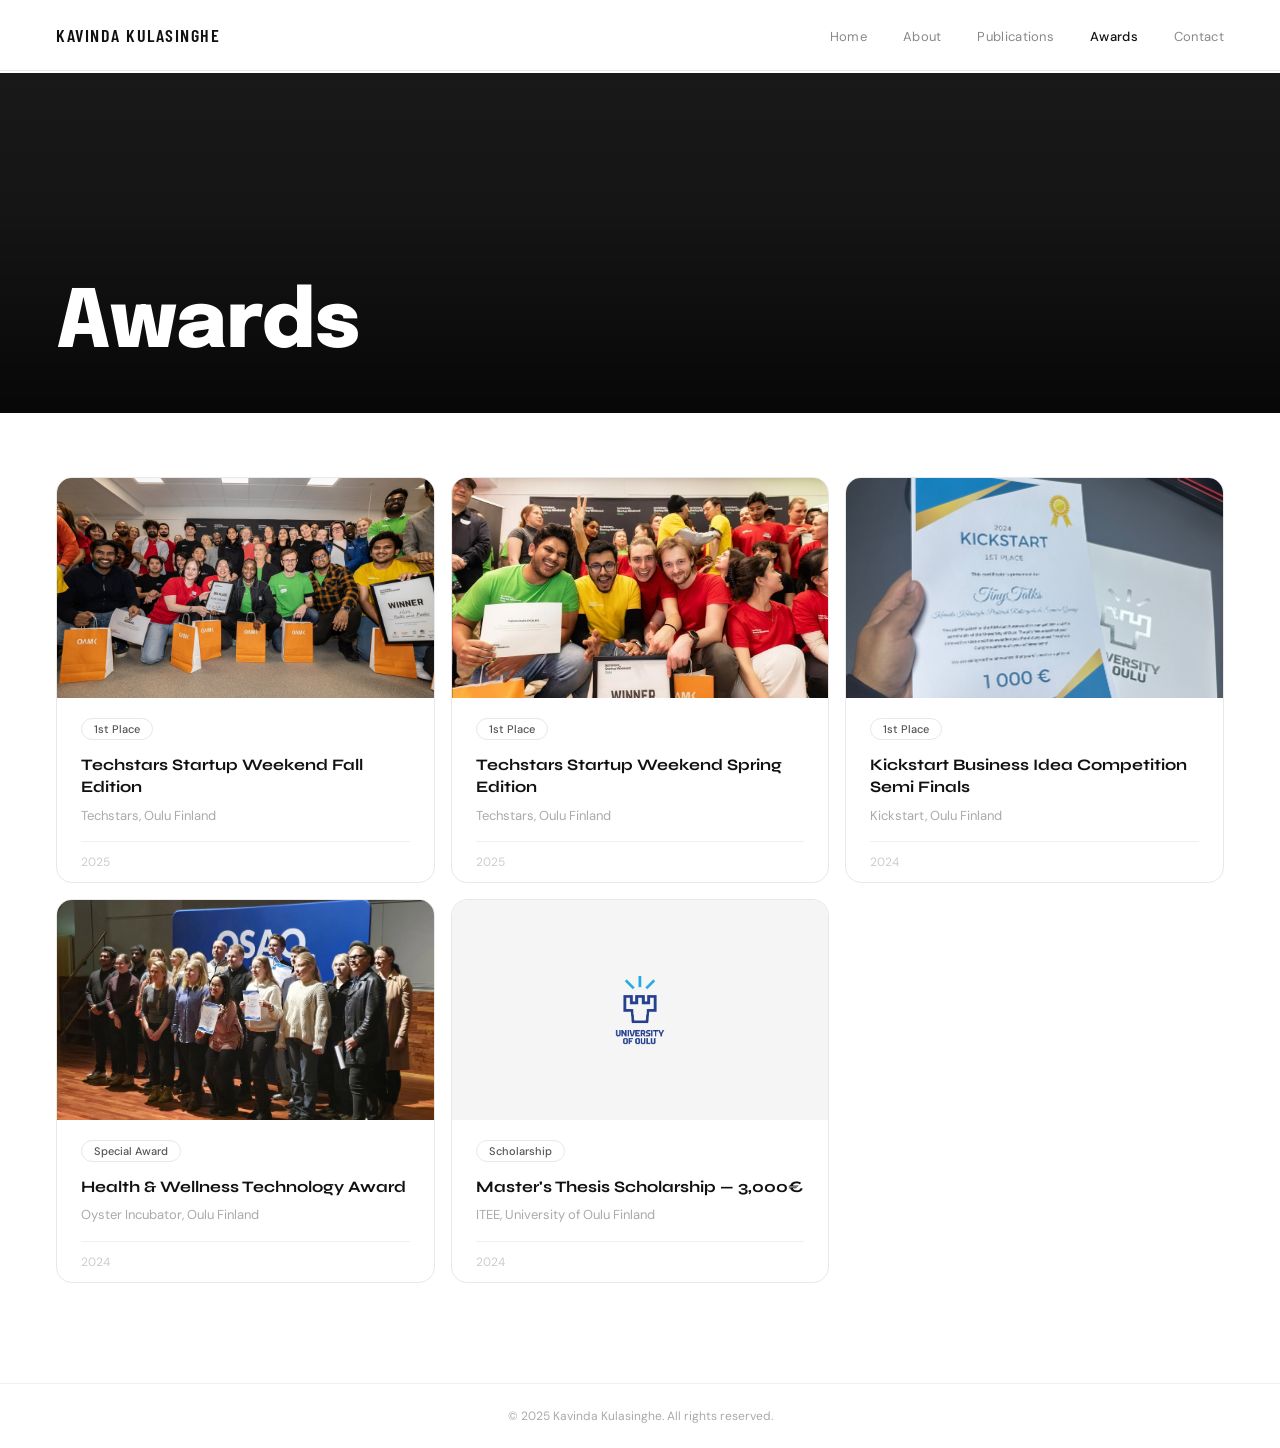
==== awards.html @ 7be6fe2a "Add files via upload" ====
<!DOCTYPE html>
<html lang="en">
<head>
  <meta charset="UTF-8" />
  <meta name="viewport" content="width=device-width, initial-scale=1.0"/>
  <title>Awards · Kavinda Kulasinghe</title>
  <link href="https://fonts.googleapis.com/css2?family=Syne:wght@700;800&family=DM+Sans:wght@300;400;500&family=Barlow+Condensed:wght@600&family=Epilogue:wght@700;800&display=swap" rel="stylesheet"/>
  <style>
    * { margin: 0; padding: 0; box-sizing: border-box; }

    :root {
      --black:        #111;
      --white:        #fff;
      --border:       #e8e8e8;
      --border-light: #f0f0f0;
      --muted:        #aaa;
      --text-body:    #555;
      --pad-h:        56px;
      --pad-v:        100px;
    }

    body { font-family: 'DM Sans', sans-serif; background: var(--white); color: var(--black); }

    /* NAV */
    nav {
      position: fixed; top: 0; left: 0; right: 0; z-index: 100;
      display: flex; justify-content: space-between; align-items: center;
      padding: 24px var(--pad-h);
      background: var(--white);
      border-bottom: 1px solid var(--border);
    }
    .nav-logo {
      font-family: 'Barlow Condensed', sans-serif; font-size: 18px; font-weight: 600;
      color: var(--black); text-transform: uppercase; letter-spacing: 1.5px;
      text-decoration: none;
    }
    .nav-links { display: flex; gap: 36px; list-style: none; }
    .nav-links a {
      font-size: 13px; color: #888; text-decoration: none;
      letter-spacing: 0.3px; transition: color 0.2s;
    }
    .nav-links a:hover { color: var(--black); }
    .nav-links a.active { color: var(--black); font-weight: 500; }

    .nav-toggle {
      display: none; flex-direction: column; gap: 5px;
      background: none; border: none; cursor: pointer; padding: 4px;
    }
    .nav-toggle span {
      display: block; width: 22px; height: 2px; background: var(--black);
    }

    /* BANNER */
    .awards-banner {
      margin-top: 73px;
      position: relative;
      height: 340px;
      background-color: #1a1a1a;
      display: flex; align-items: flex-end;
      padding: 48px var(--pad-h);
      overflow: hidden;
    }
    .awards-banner-overlay {
      position: absolute; inset: 0;
      background: linear-gradient(to top, rgba(0,0,0,0.72) 0%, rgba(0,0,0,0.2) 60%, rgba(0,0,0,0.05) 100%);
    }
    .awards-banner-title {
      position: relative; z-index: 2;
      font-family: 'Epilogue', sans-serif;
      font-size: clamp(44px, 6.5vw, 80px);
      font-weight: 800; color: var(--white);
      line-height: 1; letter-spacing: -1px;
    }

    /* PAGE */
    .awards-page {
      padding: 64px var(--pad-h) var(--pad-v);
    }

    /* GRID */
    .awards-grid {
      display: grid;
      grid-template-columns: repeat(3, 1fr);
      gap: 16px;
    }

    /* CARD */
    .award-card {
      border: 1px solid var(--border);
      border-radius: 16px;
      overflow: hidden;
      text-decoration: none;
      color: var(--black);
      display: flex;
      flex-direction: column;
      transition: border-color 0.2s, transform 0.2s;
    }
    .award-card:hover {
      border-color: var(--black);
      transform: translateY(-2px);
    }
    .award-card--no-link {
      cursor: default;
    }
    .award-card--no-link:hover {
      border-color: var(--border);
      transform: none;
    }

    /* PHOTO */
    .award-photo {
      height: 220px;
      background: #f5f5f5;
      background-size: cover;
      background-position: center;
      display: flex;
      align-items: center;
      justify-content: center;
      flex-shrink: 0;
    }
    .award-photo-label {
      font-size: 11px;
      color: #ccc;
      font-family: monospace;
      letter-spacing: 0.3px;
    }

    /* BODY */
    .award-body {
      padding: 20px 24px 0;
      flex: 1;
      display: flex;
      flex-direction: column;
    }

    .award-badge {
      display: inline-block;
      font-size: 11px; font-weight: 500;
      color: var(--text-body);
      border: 1px solid var(--border);
      border-radius: 999px;
      padding: 3px 12px;
      margin-bottom: 14px;
      width: fit-content;
    }

    .award-title {
      font-family: 'Syne', sans-serif;
      font-size: 16px; font-weight: 700;
      color: var(--black);
      line-height: 1.4;
      margin-bottom: 8px;
    }

    .award-organiser {
      font-size: 13px;
      color: var(--muted);
      line-height: 1.4;
      flex: 1;
    }

    .award-year {
      font-size: 12px;
      color: #ccc;
      border-top: 1px solid var(--border-light);
      margin-top: 16px;
      padding: 12px 0;
    }

    /* SPACER (invisible, centres 5th card) */
    .award-spacer {
      display: block;
    }

    /* FOOTER */
    footer {
      border-top: 1px solid var(--border-light);
      padding: 24px var(--pad-h);
      text-align: center;
      font-size: 12px; color: var(--muted);
    }

    /* TABLET */
    @media (max-width: 900px) {
      nav { padding: 20px 32px; }
      .awards-banner { height: 260px; padding: 40px 32px; }
      .awards-page { padding: 48px 32px 72px; }
      .awards-grid { grid-template-columns: repeat(2, 1fr); }
      .award-spacer { display: none; }
      footer { padding: 24px 32px; }
    }

    /* MOBILE */
    @media (max-width: 600px) {
      nav { padding: 18px 20px; }
      .nav-links {
        display: none; flex-direction: column; gap: 0;
        position: fixed; top: 0; left: 0; right: 0; bottom: 0;
        background: var(--white); z-index: 99;
        justify-content: center; align-items: center;
      }
      .nav-links.open { display: flex; }
      .nav-links a { font-size: 22px; color: var(--black); padding: 16px 0; }
      .nav-toggle { display: flex; z-index: 101; }
      .nav-logo { font-size: 14px; letter-spacing: 0.8px; }

      .awards-banner { height: 220px; padding: 32px 20px; }
      .awards-page { padding: 40px 20px 64px; }
      .awards-grid { grid-template-columns: 1fr; }
      .award-spacer { display: none; }
      footer { padding: 24px 20px; }
    }
  </style>
</head>
<body>

<nav id="nav">
  <a href="index.html" class="nav-logo">Kavinda Kulasinghe</a>
  <ul class="nav-links" id="nav-links">
    <li><a href="index.html">Home</a></li>
    <li><a href="index.html#about">About</a></li>
    <li><a href="publications.html">Publications</a></li>
    <li><a href="awards.html" class="active">Awards</a></li>
    <li><a href="contact.html">Contact</a></li>
  </ul>
  <button class="nav-toggle" id="nav-toggle" aria-label="Menu">
    <span></span><span></span><span></span>
  </button>
</nav>

<!-- BANNER -->
<div class="awards-banner">
  <div class="awards-banner-overlay"></div>
  <h1 class="awards-banner-title">Awards</h1>
</div>

<div class="awards-page">
  <div class="awards-grid">

    <!-- 1: Techstars Fall 2025 -->
    <a href="https://www.linkedin.com/feed/update/urn:li:activity:7383906304538329088" target="_blank" class="award-card">
      <div class="award-photo" style="background-image: url('images/startupweekendautumn.jpg')">
      </div>
      <div class="award-body">
        <span class="award-badge">1st Place</span>
        <p class="award-title">Techstars Startup Weekend Fall Edition</p>
        <p class="award-organiser">Techstars, Oulu Finland</p>
        <p class="award-year">2025</p>
      </div>
    </a>

    <!-- 2: Techstars Spring 2025 -->
    <a href="https://www.linkedin.com/feed/update/urn:li:activity:7310624133694816257" target="_blank" class="award-card">
      <div class="award-photo" style="background-image: url('images/startupweekendspring.jpg')">
      </div>
      <div class="award-body">
        <span class="award-badge">1st Place</span>
        <p class="award-title">Techstars Startup Weekend Spring Edition</p>
        <p class="award-organiser">Techstars, Oulu Finland</p>
        <p class="award-year">2025</p>
      </div>
    </a>

    <!-- 3: Kickstart 2024 -->
    <a href="https://www.linkedin.com/feed/update/urn:li:activity:7262484916766969856" target="_blank" class="award-card">
      <div class="award-photo" style="background-image: url('images/kickstart.jpg')">
      </div>
      <div class="award-body">
        <span class="award-badge">1st Place</span>
        <p class="award-title">Kickstart Business Idea Competition Semi Finals</p>
        <p class="award-organiser">Kickstart, Oulu Finland</p>
        <p class="award-year">2024</p>
      </div>
    </a>

    <!-- 4: Oyster Health Award 2024 -->
    <a href="https://www.linkedin.com/feed/update/urn:li:activity:7267539963188023297" target="_blank" class="award-card">
      <div class="award-photo" style="background-image: url('images/healthwellness.jpg')">
      </div>
      <div class="award-body">
        <span class="award-badge">Special Award</span>
        <p class="award-title">Health &amp; Wellness Technology Award</p>
        <p class="award-organiser">Oyster Incubator, Oulu Finland</p>
        <p class="award-year">2024</p>
      </div>
    </a>

    <!-- 5: ITEE Scholarship 2024 (no link) — sits in centre column naturally -->
    <div class="award-card award-card--no-link">
      <div class="award-photo">
        <img src="images/oulu.png" alt="University of Oulu" style="max-height: 80px; max-width: 70%; object-fit: contain;"/>
      </div>
      <div class="award-body">
        <span class="award-badge">Scholarship</span>
        <p class="award-title">Master's Thesis Scholarship — 3,000€</p>
        <p class="award-organiser">ITEE, University of Oulu Finland</p>
        <p class="award-year">2024</p>
      </div>
    </div>

  </div>
</div>

<footer>
  © 2025 Kavinda Kulasinghe. All rights reserved.
</footer>

<script>
  const toggle = document.getElementById('nav-toggle');
  const links = document.getElementById('nav-links');
  toggle.addEventListener('click', () => links.classList.toggle('open'));
  links.querySelectorAll('a').forEach(a => {
    a.addEventListener('click', () => links.classList.remove('open'));
  });
</script>

</body>
</html>
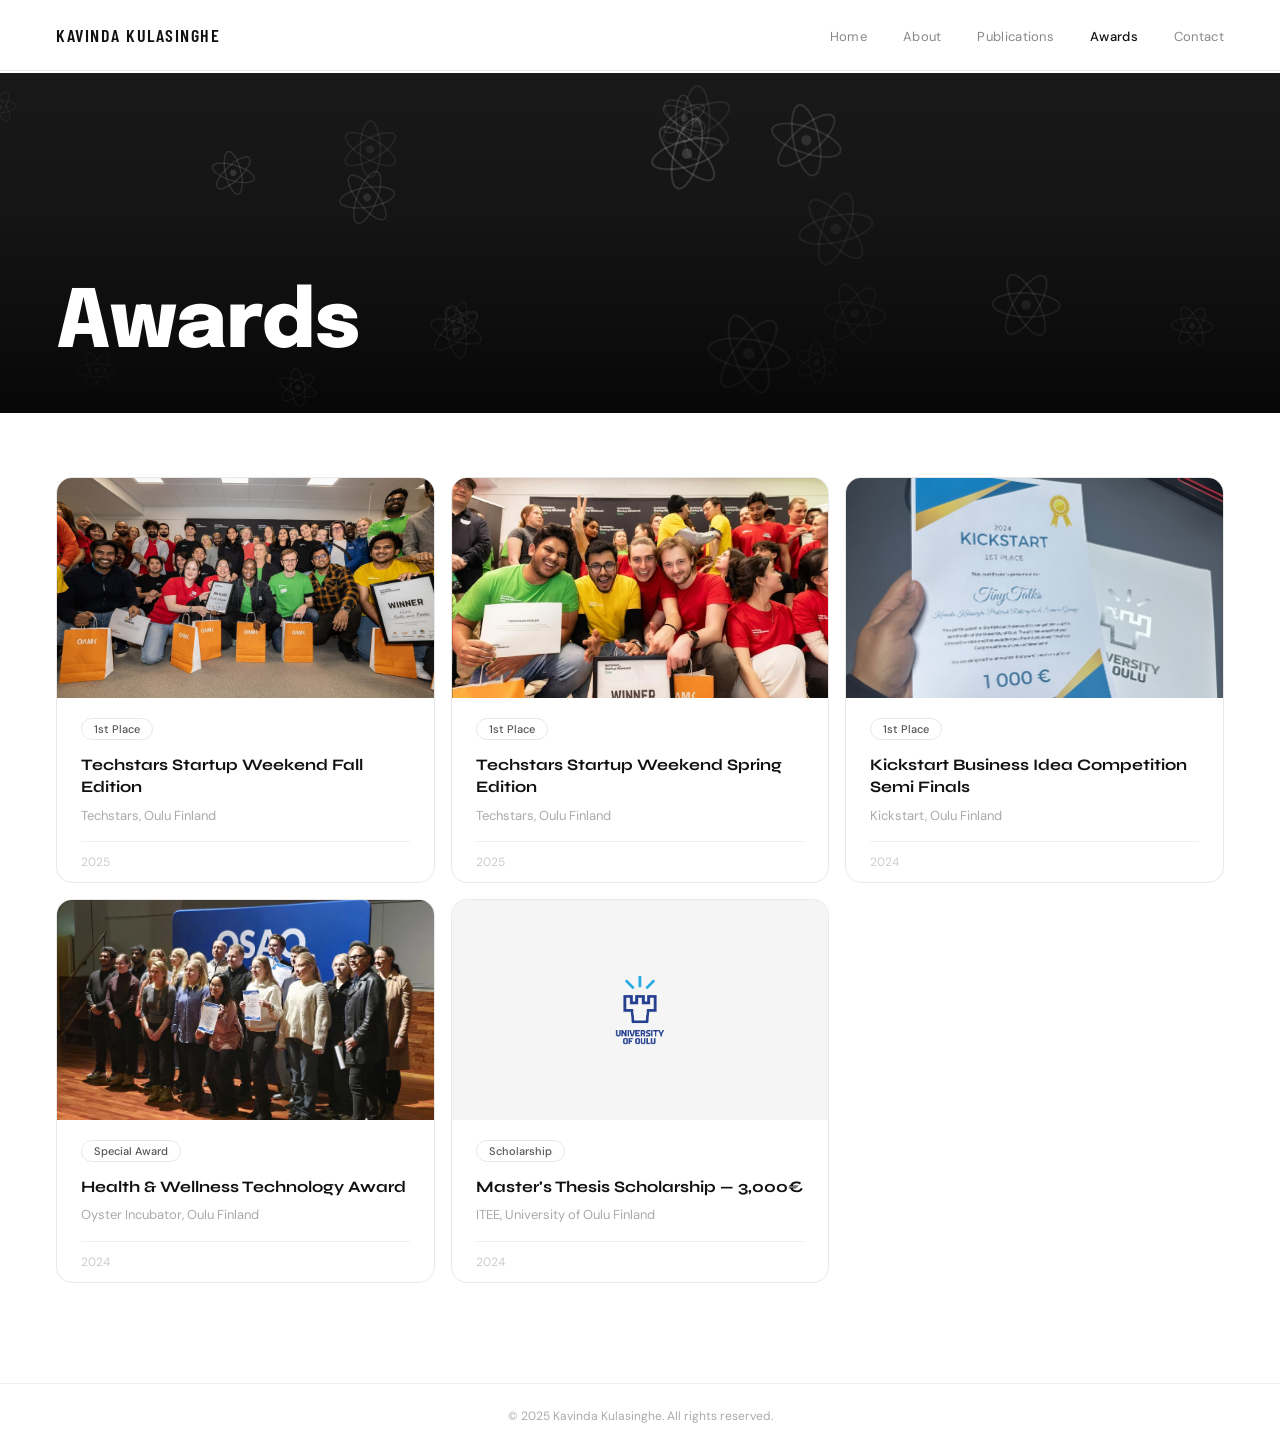
==== commit 51cbe627: "Add floating React icon animation to page banners Co-Authored-By: Claude Sonnet 4.6 <noreply@anthrop" ====
--- a/awards.html
+++ b/awards.html
@@ -59,6 +59,11 @@
       display: flex; align-items: flex-end;
       padding: 48px var(--pad-h);
       overflow: hidden;
+    }
+    #banner-canvas {
+      position: absolute; inset: 0;
+      width: 100%; height: 100%;
+      pointer-events: none;
     }
     .awards-banner-overlay {
       position: absolute; inset: 0;
@@ -230,6 +235,7 @@
 
 <!-- BANNER -->
 <div class="awards-banner">
+  <canvas id="banner-canvas"></canvas>
   <div class="awards-banner-overlay"></div>
   <h1 class="awards-banner-title">Awards</h1>
 </div>
@@ -314,5 +320,84 @@
   });
 </script>
 
+<script>
+(function () {
+  const canvas = document.getElementById('banner-canvas');
+  const ctx = canvas.getContext('2d');
+
+  function resize() {
+    canvas.width  = canvas.offsetWidth;
+    canvas.height = canvas.offsetHeight;
+  }
+  resize();
+  window.addEventListener('resize', resize);
+
+  /* Draw a React atom icon centred at (cx, cy) with given size and opacity */
+  function drawReactIcon(cx, cy, size, opacity, rotation) {
+    ctx.save();
+    ctx.translate(cx, cy);
+    ctx.rotate(rotation);
+    ctx.strokeStyle = `rgba(255,255,255,${opacity})`;
+    ctx.lineWidth = size * 0.05;
+    ctx.fillStyle = `rgba(255,255,255,${opacity})`;
+
+    const rx = size * 0.9;   // orbit semi-major
+    const ry = size * 0.32;  // orbit semi-minor
+
+    // Three orbits at 0°, 60°, 120°
+    for (let i = 0; i < 3; i++) {
+      ctx.save();
+      ctx.rotate((Math.PI / 3) * i);
+      ctx.beginPath();
+      ctx.ellipse(0, 0, rx, ry, 0, 0, Math.PI * 2);
+      ctx.stroke();
+      ctx.restore();
+    }
+
+    // Centre dot
+    ctx.beginPath();
+    ctx.arc(0, 0, size * 0.13, 0, Math.PI * 2);
+    ctx.fill();
+
+    ctx.restore();
+  }
+
+  /* Spawn particles */
+  const COUNT = 18;
+  const particles = Array.from({ length: COUNT }, () => ({
+    x:       Math.random() * window.innerWidth,
+    y:       Math.random() * 340,
+    size:    18 + Math.random() * 28,
+    vx:      (Math.random() - 0.5) * 0.35,
+    vy:      (Math.random() - 0.5) * 0.25,
+    opacity: 0.06 + Math.random() * 0.12,
+    rot:     Math.random() * Math.PI * 2,
+    vrot:    (Math.random() - 0.5) * 0.008,
+  }));
+
+  function animate() {
+    ctx.clearRect(0, 0, canvas.width, canvas.height);
+
+    for (const p of particles) {
+      p.x   += p.vx;
+      p.y   += p.vy;
+      p.rot += p.vrot;
+
+      // Wrap around edges
+      if (p.x < -60)              p.x = canvas.width  + 60;
+      if (p.x > canvas.width + 60) p.x = -60;
+      if (p.y < -60)              p.y = canvas.height + 60;
+      if (p.y > canvas.height + 60) p.y = -60;
+
+      drawReactIcon(p.x, p.y, p.size, p.opacity, p.rot);
+    }
+
+    requestAnimationFrame(animate);
+  }
+
+  animate();
+})();
+</script>
+
 </body>
 </html>
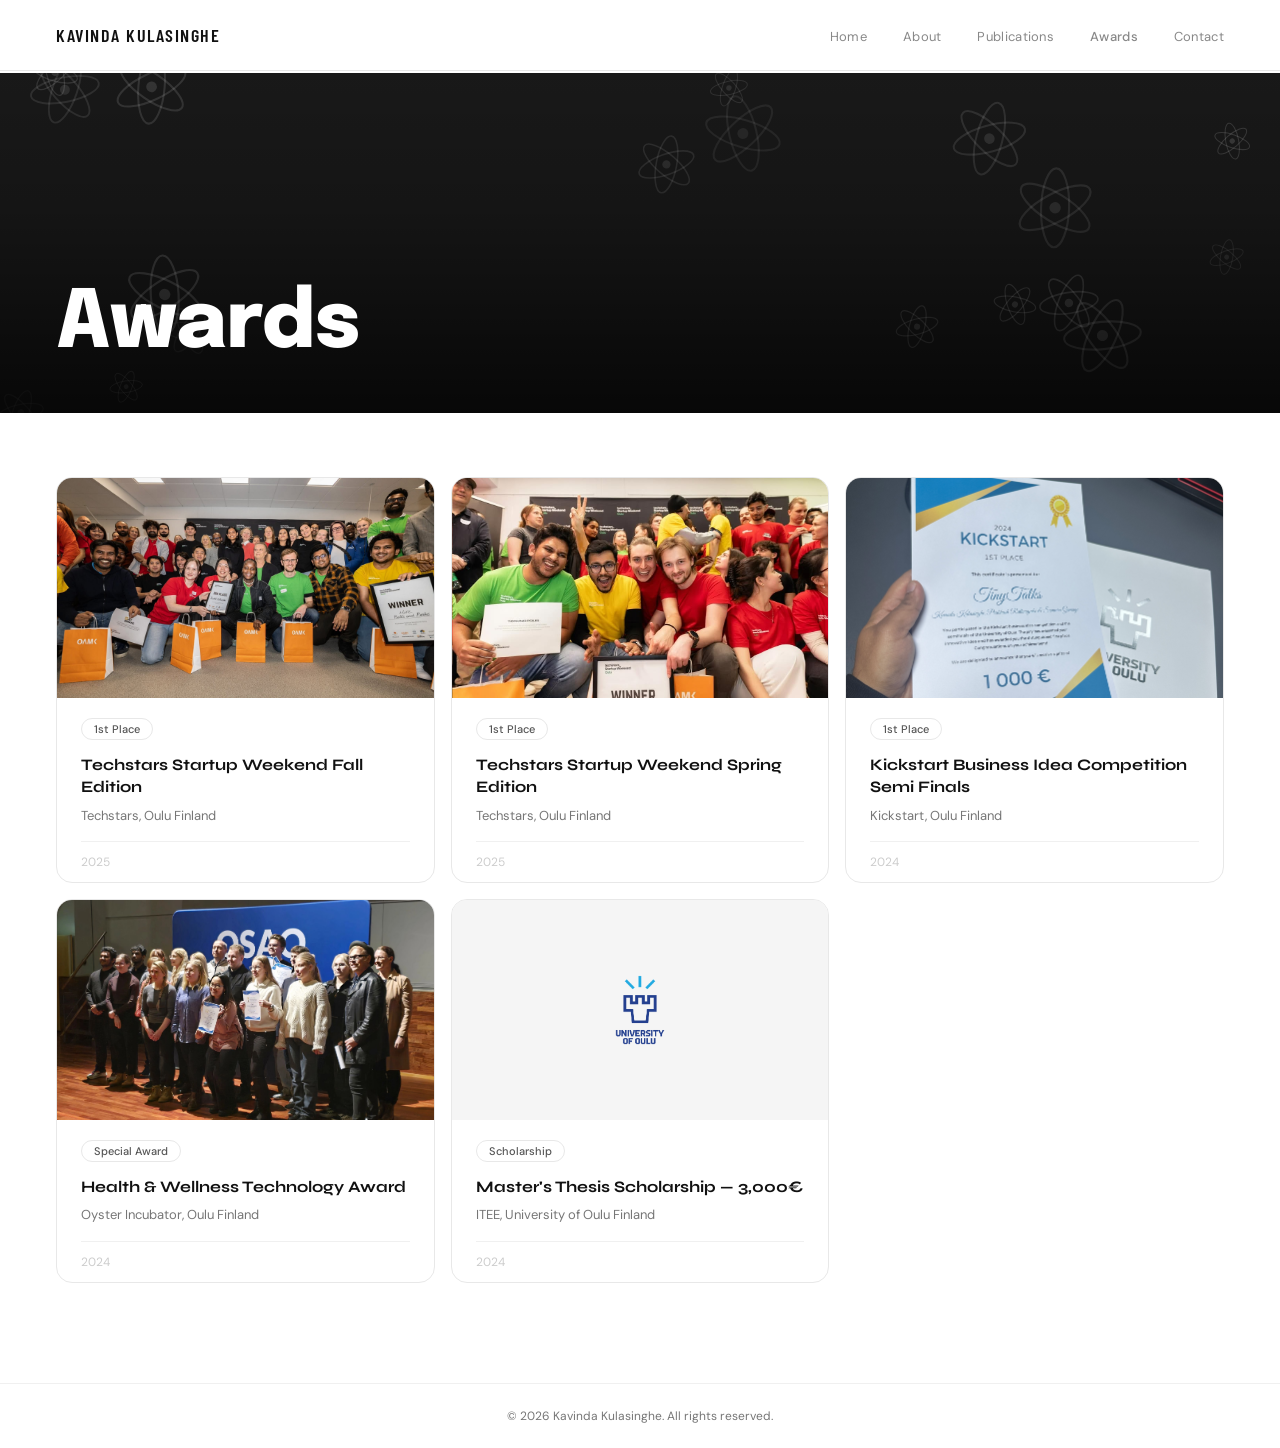
==== commit f3719349: "Rewrite site to best practices: shared CSS/JS, semantic HTML, SEO, accessibility - Extract shared st" ====
--- a/awards.html
+++ b/awards.html
@@ -4,85 +4,23 @@
   <meta charset="UTF-8" />
   <meta name="viewport" content="width=device-width, initial-scale=1.0"/>
   <title>Awards · Kavinda Kulasinghe</title>
+  <meta name="description" content="Awards and recognition received by Kavinda Kulasinghe — including Techstars Startup Weekend wins, Kickstart semi-finals, and a University of Oulu thesis scholarship."/>
+  <meta property="og:title" content="Awards · Kavinda Kulasinghe"/>
+  <meta property="og:description" content="Awards and recognition received by Kavinda Kulasinghe — Techstars, Kickstart, and University of Oulu scholarship."/>
+  <meta property="og:type" content="website"/>
+  <meta property="og:url" content="https://kavindakulasinghe.github.io/awards.html"/>
+  <meta property="og:image" content="https://kavindakulasinghe.github.io/images/profile.jpg"/>
+  <link rel="icon" href="favicon.ico"/>
+  <link rel="preconnect" href="https://fonts.googleapis.com"/>
+  <link rel="preconnect" href="https://fonts.gstatic.com" crossorigin/>
   <link href="https://fonts.googleapis.com/css2?family=Syne:wght@700;800&family=DM+Sans:wght@300;400;500&family=Barlow+Condensed:wght@600&family=Epilogue:wght@700;800&display=swap" rel="stylesheet"/>
+  <link rel="stylesheet" href="style.css"/>
   <style>
-    * { margin: 0; padding: 0; box-sizing: border-box; }
-
-    :root {
-      --black:        #111;
-      --white:        #fff;
-      --border:       #e8e8e8;
-      --border-light: #f0f0f0;
-      --muted:        #aaa;
-      --text-body:    #555;
-      --pad-h:        56px;
-      --pad-v:        100px;
-    }
-
-    body { font-family: 'DM Sans', sans-serif; background: var(--white); color: var(--black); }
-
-    /* NAV */
-    nav {
-      position: fixed; top: 0; left: 0; right: 0; z-index: 100;
-      display: flex; justify-content: space-between; align-items: center;
-      padding: 24px var(--pad-h);
-      background: var(--white);
-      border-bottom: 1px solid var(--border);
-    }
-    .nav-logo {
-      font-family: 'Barlow Condensed', sans-serif; font-size: 18px; font-weight: 600;
-      color: var(--black); text-transform: uppercase; letter-spacing: 1.5px;
-      text-decoration: none;
-    }
-    .nav-links { display: flex; gap: 36px; list-style: none; }
-    .nav-links a {
-      font-size: 13px; color: #888; text-decoration: none;
-      letter-spacing: 0.3px; transition: color 0.2s;
-    }
-    .nav-links a:hover { color: var(--black); }
-    .nav-links a.active { color: var(--black); font-weight: 500; }
-
-    .nav-toggle {
-      display: none; flex-direction: column; gap: 5px;
-      background: none; border: none; cursor: pointer; padding: 4px;
-    }
-    .nav-toggle span {
-      display: block; width: 22px; height: 2px; background: var(--black);
-    }
-
-    /* BANNER */
-    .awards-banner {
-      margin-top: 73px;
-      position: relative;
-      height: 340px;
-      background-color: #1a1a1a;
-      display: flex; align-items: flex-end;
-      padding: 48px var(--pad-h);
-      overflow: hidden;
-    }
-    #banner-canvas {
-      position: absolute; inset: 0;
-      width: 100%; height: 100%;
-      pointer-events: none;
-    }
-    .awards-banner-overlay {
-      position: absolute; inset: 0;
-      background: linear-gradient(to top, rgba(0,0,0,0.72) 0%, rgba(0,0,0,0.2) 60%, rgba(0,0,0,0.05) 100%);
-    }
-    .awards-banner-title {
-      position: relative; z-index: 2;
-      font-family: 'Epilogue', sans-serif;
-      font-size: clamp(44px, 6.5vw, 80px);
-      font-weight: 800; color: var(--white);
-      line-height: 1; letter-spacing: -1px;
-    }
-
-    /* PAGE */
+    /* GRID */
     .awards-page {
       padding: 64px var(--pad-h) var(--pad-v);
     }
 
-    /* GRID */
     .awards-grid {
       display: grid;
       grid-template-columns: repeat(3, 1fr);
@@ -104,9 +42,7 @@
       border-color: var(--black);
       transform: translateY(-2px);
     }
-    .award-card--no-link {
-      cursor: default;
-    }
+    .award-card--no-link { cursor: default; }
     .award-card--no-link:hover {
       border-color: var(--border);
       transform: none;
@@ -137,7 +73,6 @@
       display: flex;
       flex-direction: column;
     }
-
     .award-badge {
       display: inline-block;
       font-size: 11px; font-weight: 500;
@@ -148,7 +83,6 @@
       margin-bottom: 14px;
       width: fit-content;
     }
-
     .award-title {
       font-family: 'Syne', sans-serif;
       font-size: 16px; font-weight: 700;
@@ -156,14 +90,12 @@
       line-height: 1.4;
       margin-bottom: 8px;
     }
-
     .award-organiser {
       font-size: 13px;
       color: var(--muted);
       line-height: 1.4;
       flex: 1;
     }
-
     .award-year {
       font-size: 12px;
       color: #ccc;
@@ -171,73 +103,44 @@
       margin-top: 16px;
       padding: 12px 0;
     }
-
-    /* SPACER (invisible, centres 5th card) */
-    .award-spacer {
-      display: block;
-    }
-
-    /* FOOTER */
-    footer {
-      border-top: 1px solid var(--border-light);
-      padding: 24px var(--pad-h);
-      text-align: center;
-      font-size: 12px; color: var(--muted);
-    }
+    .award-spacer { display: block; }
 
     /* TABLET */
     @media (max-width: 900px) {
-      nav { padding: 20px 32px; }
-      .awards-banner { height: 260px; padding: 40px 32px; }
       .awards-page { padding: 48px 32px 72px; }
       .awards-grid { grid-template-columns: repeat(2, 1fr); }
       .award-spacer { display: none; }
-      footer { padding: 24px 32px; }
     }
 
     /* MOBILE */
     @media (max-width: 600px) {
-      nav { padding: 18px 20px; }
-      .nav-links {
-        display: none; flex-direction: column; gap: 0;
-        position: fixed; top: 0; left: 0; right: 0; bottom: 0;
-        background: var(--white); z-index: 99;
-        justify-content: center; align-items: center;
-      }
-      .nav-links.open { display: flex; }
-      .nav-links a { font-size: 22px; color: var(--black); padding: 16px 0; }
-      .nav-toggle { display: flex; z-index: 101; }
-      .nav-logo { font-size: 14px; letter-spacing: 0.8px; }
-
-      .awards-banner { height: 220px; padding: 32px 20px; }
       .awards-page { padding: 40px 20px 64px; }
       .awards-grid { grid-template-columns: 1fr; }
       .award-spacer { display: none; }
-      footer { padding: 24px 20px; }
     }
   </style>
 </head>
 <body>
 
-<nav id="nav">
+<nav id="nav" class="nav--static">
   <a href="index.html" class="nav-logo">Kavinda Kulasinghe</a>
   <ul class="nav-links" id="nav-links">
     <li><a href="index.html">Home</a></li>
     <li><a href="index.html#about">About</a></li>
     <li><a href="publications.html">Publications</a></li>
-    <li><a href="awards.html" class="active">Awards</a></li>
+    <li><a href="awards.html" class="active" aria-current="page">Awards</a></li>
     <li><a href="contact.html">Contact</a></li>
   </ul>
-  <button class="nav-toggle" id="nav-toggle" aria-label="Menu">
+  <button class="nav-toggle" id="nav-toggle" aria-label="Menu" aria-expanded="false">
     <span></span><span></span><span></span>
   </button>
 </nav>
 
 <!-- BANNER -->
-<div class="awards-banner">
+<div class="page-banner">
   <canvas id="banner-canvas"></canvas>
-  <div class="awards-banner-overlay"></div>
-  <h1 class="awards-banner-title">Awards</h1>
+  <div class="page-banner-overlay"></div>
+  <h1 class="page-banner-title">Awards</h1>
 </div>
 
 <div class="awards-page">
@@ -291,10 +194,10 @@
       </div>
     </a>
 
-    <!-- 5: ITEE Scholarship 2024 (no link) — sits in centre column naturally -->
+    <!-- 5: ITEE Scholarship 2024 -->
     <div class="award-card award-card--no-link">
       <div class="award-photo">
-        <img src="images/oulu.png" alt="University of Oulu" style="max-height: 80px; max-width: 70%; object-fit: contain;"/>
+        <img src="images/oulu.png" alt="University of Oulu" loading="lazy" width="140" height="80" style="max-height: 80px; max-width: 70%; object-fit: contain;"/>
       </div>
       <div class="award-body">
         <span class="award-badge">Scholarship</span>
@@ -307,97 +210,11 @@
   </div>
 </div>
 
-<footer>
-  © 2025 Kavinda Kulasinghe. All rights reserved.
+<footer class="footer">
+  © <span class="footer__year">2026</span> Kavinda Kulasinghe. All rights reserved.
 </footer>
 
-<script>
-  const toggle = document.getElementById('nav-toggle');
-  const links = document.getElementById('nav-links');
-  toggle.addEventListener('click', () => links.classList.toggle('open'));
-  links.querySelectorAll('a').forEach(a => {
-    a.addEventListener('click', () => links.classList.remove('open'));
-  });
-</script>
-
-<script>
-(function () {
-  const canvas = document.getElementById('banner-canvas');
-  const ctx = canvas.getContext('2d');
-
-  function resize() {
-    canvas.width  = canvas.offsetWidth;
-    canvas.height = canvas.offsetHeight;
-  }
-  resize();
-  window.addEventListener('resize', resize);
-
-  /* Draw a React atom icon centred at (cx, cy) with given size and opacity */
-  function drawReactIcon(cx, cy, size, opacity, rotation) {
-    ctx.save();
-    ctx.translate(cx, cy);
-    ctx.rotate(rotation);
-    ctx.strokeStyle = `rgba(255,255,255,${opacity})`;
-    ctx.lineWidth = size * 0.05;
-    ctx.fillStyle = `rgba(255,255,255,${opacity})`;
-
-    const rx = size * 0.9;   // orbit semi-major
-    const ry = size * 0.32;  // orbit semi-minor
-
-    // Three orbits at 0°, 60°, 120°
-    for (let i = 0; i < 3; i++) {
-      ctx.save();
-      ctx.rotate((Math.PI / 3) * i);
-      ctx.beginPath();
-      ctx.ellipse(0, 0, rx, ry, 0, 0, Math.PI * 2);
-      ctx.stroke();
-      ctx.restore();
-    }
-
-    // Centre dot
-    ctx.beginPath();
-    ctx.arc(0, 0, size * 0.13, 0, Math.PI * 2);
-    ctx.fill();
-
-    ctx.restore();
-  }
-
-  /* Spawn particles */
-  const COUNT = 18;
-  const particles = Array.from({ length: COUNT }, () => ({
-    x:       Math.random() * window.innerWidth,
-    y:       Math.random() * 340,
-    size:    18 + Math.random() * 28,
-    vx:      (Math.random() - 0.5) * 0.35,
-    vy:      (Math.random() - 0.5) * 0.25,
-    opacity: 0.06 + Math.random() * 0.12,
-    rot:     Math.random() * Math.PI * 2,
-    vrot:    (Math.random() - 0.5) * 0.008,
-  }));
-
-  function animate() {
-    ctx.clearRect(0, 0, canvas.width, canvas.height);
-
-    for (const p of particles) {
-      p.x   += p.vx;
-      p.y   += p.vy;
-      p.rot += p.vrot;
-
-      // Wrap around edges
-      if (p.x < -60)              p.x = canvas.width  + 60;
-      if (p.x > canvas.width + 60) p.x = -60;
-      if (p.y < -60)              p.y = canvas.height + 60;
-      if (p.y > canvas.height + 60) p.y = -60;
-
-      drawReactIcon(p.x, p.y, p.size, p.opacity, p.rot);
-    }
-
-    requestAnimationFrame(animate);
-  }
-
-  animate();
-})();
-</script>
+<script src="main.js" defer></script>
 
 </body>
 </html>
--- a/style.css
+++ b/style.css
@@ -0,0 +1,181 @@
+/* ============================================================
+   SHARED STYLES — kavindakulasinghe.github.io
+   ============================================================ */
+
+/* TOKENS */
+:root {
+  --black:        #111;
+  --white:        #fff;
+  --border:       #e8e8e8;
+  --border-light: #f0f0f0;
+  --muted:        #767676;
+  --text-body:    #555;
+  --pad-h:        56px;
+  --pad-v:        100px;
+}
+
+/* RESET */
+*, *::before, *::after { margin: 0; padding: 0; box-sizing: border-box; }
+
+/* BASE */
+body { font-family: 'DM Sans', sans-serif; background: var(--white); color: var(--black); }
+
+/* ACCESSIBILITY */
+.sr-only {
+  position: absolute; width: 1px; height: 1px;
+  padding: 0; margin: -1px; overflow: hidden;
+  clip: rect(0,0,0,0); white-space: nowrap; border-width: 0;
+}
+:focus-visible { outline: 2px solid var(--black); outline-offset: 2px; }
+
+/* ============================================================
+   NAVIGATION
+   ============================================================ */
+nav {
+  position: fixed; top: 0; left: 0; right: 0; z-index: 100;
+  display: flex; justify-content: space-between; align-items: center;
+  padding: 24px var(--pad-h);
+  transition: background 0.4s, border-color 0.4s;
+}
+
+/* Static nav (publications, awards, contact) — always white */
+nav.nav--static {
+  background: var(--white);
+  border-bottom: 1px solid var(--border);
+}
+nav.nav--static .nav-logo { color: var(--black); }
+nav.nav--static .nav-links a { color: #888; }
+nav.nav--static .nav-links a:hover { color: var(--black); }
+nav.nav--static .nav-toggle span { background: var(--black); }
+
+/* Hero nav (index) — transparent initially */
+nav.nav--hero .nav-logo { color: var(--white); transition: color 0.4s; }
+nav.nav--hero .nav-links a { color: rgba(255,255,255,0.8); }
+nav.nav--hero .nav-links a:hover { color: var(--white); }
+nav.nav--hero .nav-toggle span { background: var(--white); transition: background 0.4s; }
+
+/* Scrolled state — added by JS to nav--hero */
+nav.scrolled {
+  background: var(--white);
+  border-bottom: 1px solid var(--border);
+}
+nav.scrolled .nav-logo { color: var(--black); }
+nav.scrolled .nav-links a { color: #888; }
+nav.scrolled .nav-links a:hover { color: var(--black); }
+nav.scrolled .nav-toggle span { background: var(--black); }
+
+.nav-logo {
+  font-family: 'Barlow Condensed', sans-serif; font-size: 18px; font-weight: 600;
+  text-transform: uppercase; letter-spacing: 1.5px;
+  text-decoration: none;
+}
+.nav-links { display: flex; gap: 36px; list-style: none; }
+.nav-links a {
+  font-size: 13px; text-decoration: none;
+  letter-spacing: 0.3px; transition: color 0.2s;
+}
+.nav-links a.active { color: var(--black); font-weight: 500; }
+
+.nav-toggle {
+  display: none; flex-direction: column; gap: 5px;
+  background: none; border: none; cursor: pointer; padding: 4px;
+}
+.nav-toggle span { display: block; width: 22px; height: 2px; }
+
+/* ============================================================
+   PAGE BANNER (awards, publications, contact)
+   ============================================================ */
+.page-banner {
+  margin-top: 73px;
+  position: relative;
+  height: 340px;
+  background-color: #1a1a1a;
+  background-size: cover;
+  background-position: center;
+  display: flex;
+  align-items: flex-end;
+  padding: 48px var(--pad-h);
+  overflow: hidden;
+}
+#banner-canvas {
+  position: absolute; inset: 0;
+  width: 100%; height: 100%;
+  pointer-events: none;
+}
+.page-banner-overlay {
+  position: absolute; inset: 0;
+  background: linear-gradient(to top, rgba(0,0,0,0.72) 0%, rgba(0,0,0,0.2) 60%, rgba(0,0,0,0.05) 100%);
+}
+.page-banner-title {
+  position: relative; z-index: 2;
+  font-family: 'Epilogue', sans-serif;
+  font-size: clamp(44px, 6.5vw, 80px);
+  font-weight: 800; color: var(--white);
+  line-height: 1; letter-spacing: -1px;
+}
+
+/* ============================================================
+   SECTION LABEL
+   ============================================================ */
+.section-label {
+  font-family: 'Syne', sans-serif;
+  font-size: clamp(18px, 2vw, 26px);
+  font-weight: 700; letter-spacing: 1px;
+  color: var(--muted); text-transform: uppercase;
+  margin-bottom: 32px; line-height: 1;
+}
+
+/* ============================================================
+   RESEARCH INTEREST CHIPS (index + publications)
+   ============================================================ */
+.ri-chips { display: flex; flex-wrap: wrap; gap: 10px; }
+.ri-chip {
+  font-family: 'DM Sans', sans-serif;
+  font-size: 18px; font-weight: 400; color: var(--black);
+  border: 1px solid var(--border);
+  padding: 10px 22px;
+  transition: border-color 0.2s, background 0.2s, color 0.2s;
+  cursor: default;
+}
+.ri-chip:hover {
+  border-color: var(--black);
+  background: var(--black);
+  color: var(--white);
+}
+
+/* ============================================================
+   FOOTER
+   ============================================================ */
+.footer {
+  border-top: 1px solid var(--border-light);
+  padding: 24px var(--pad-h);
+  text-align: center;
+  font-size: 12px; color: var(--muted);
+}
+
+/* ============================================================
+   RESPONSIVE — nav, banner & footer
+   ============================================================ */
+@media (max-width: 900px) {
+  nav { padding: 20px 32px; }
+  .page-banner { height: 260px; padding: 40px 32px; }
+  .footer { padding: 24px 32px; }
+}
+
+@media (max-width: 600px) {
+  nav { padding: 18px 20px; }
+  .nav-logo { font-size: 14px; letter-spacing: 0.8px; }
+  .nav-toggle { display: flex; z-index: 101; }
+
+  .nav-links {
+    display: none; flex-direction: column; gap: 0;
+    position: fixed; top: 0; left: 0; right: 0; bottom: 0;
+    background: var(--white); z-index: 99;
+    justify-content: center; align-items: center;
+  }
+  .nav-links.open { display: flex; }
+  .nav-links a { font-size: 22px; color: var(--black) !important; padding: 16px 0; }
+
+  .page-banner { height: 220px; padding: 32px 20px; }
+  .footer { padding: 24px 20px; }
+}
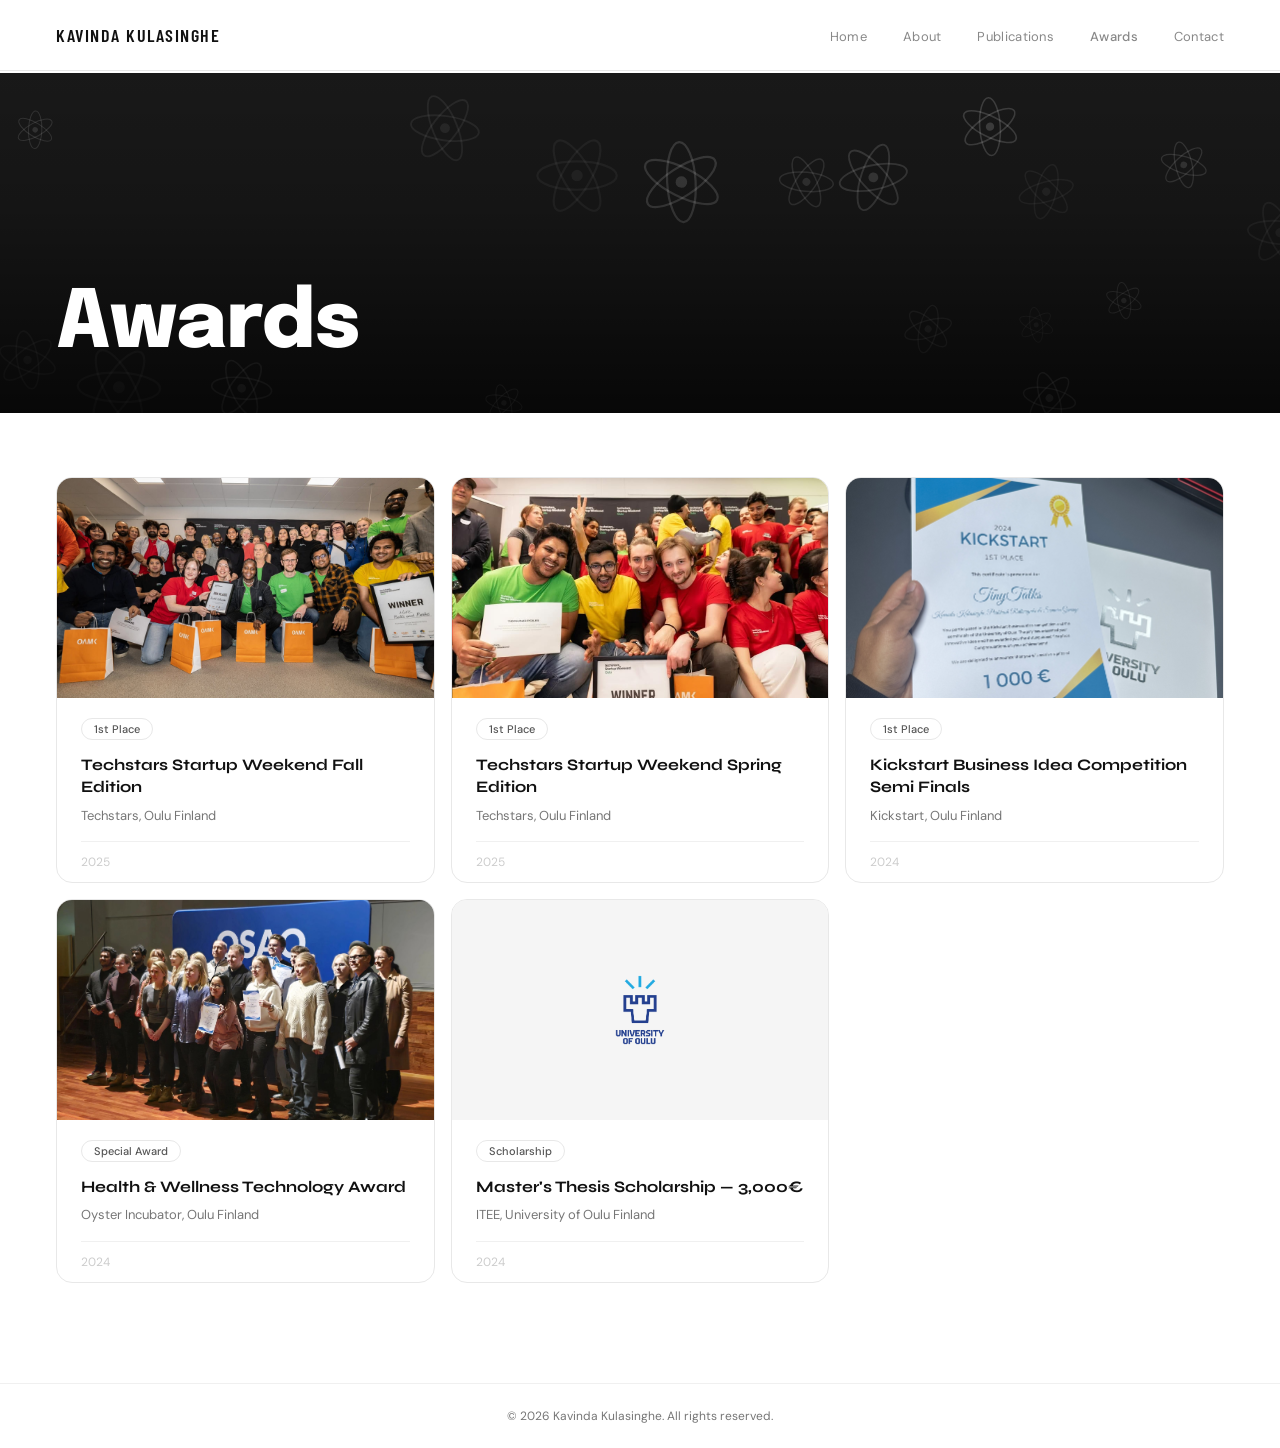
==== commit 32f88734: "Add Google Analytics GA4 tracking (G-LN633BF3QT) to all pages Co-Authored-By: Claude Sonnet 4.6 <nor" ====
--- a/awards.html
+++ b/awards.html
@@ -3,6 +3,14 @@
 <head>
   <meta charset="UTF-8" />
   <meta name="viewport" content="width=device-width, initial-scale=1.0"/>
+  <!-- Google Analytics -->
+  <script async src="https://www.googletagmanager.com/gtag/js?id=G-LN633BF3QT"></script>
+  <script>
+    window.dataLayer = window.dataLayer || [];
+    function gtag(){dataLayer.push(arguments);}
+    gtag('js', new Date());
+    gtag('config', 'G-LN633BF3QT');
+  </script>
   <title>Awards · Kavinda Kulasinghe</title>
   <meta name="description" content="Awards and recognition received by Kavinda Kulasinghe — including Techstars Startup Weekend wins, Kickstart semi-finals, and a University of Oulu thesis scholarship."/>
   <meta property="og:title" content="Awards · Kavinda Kulasinghe"/>
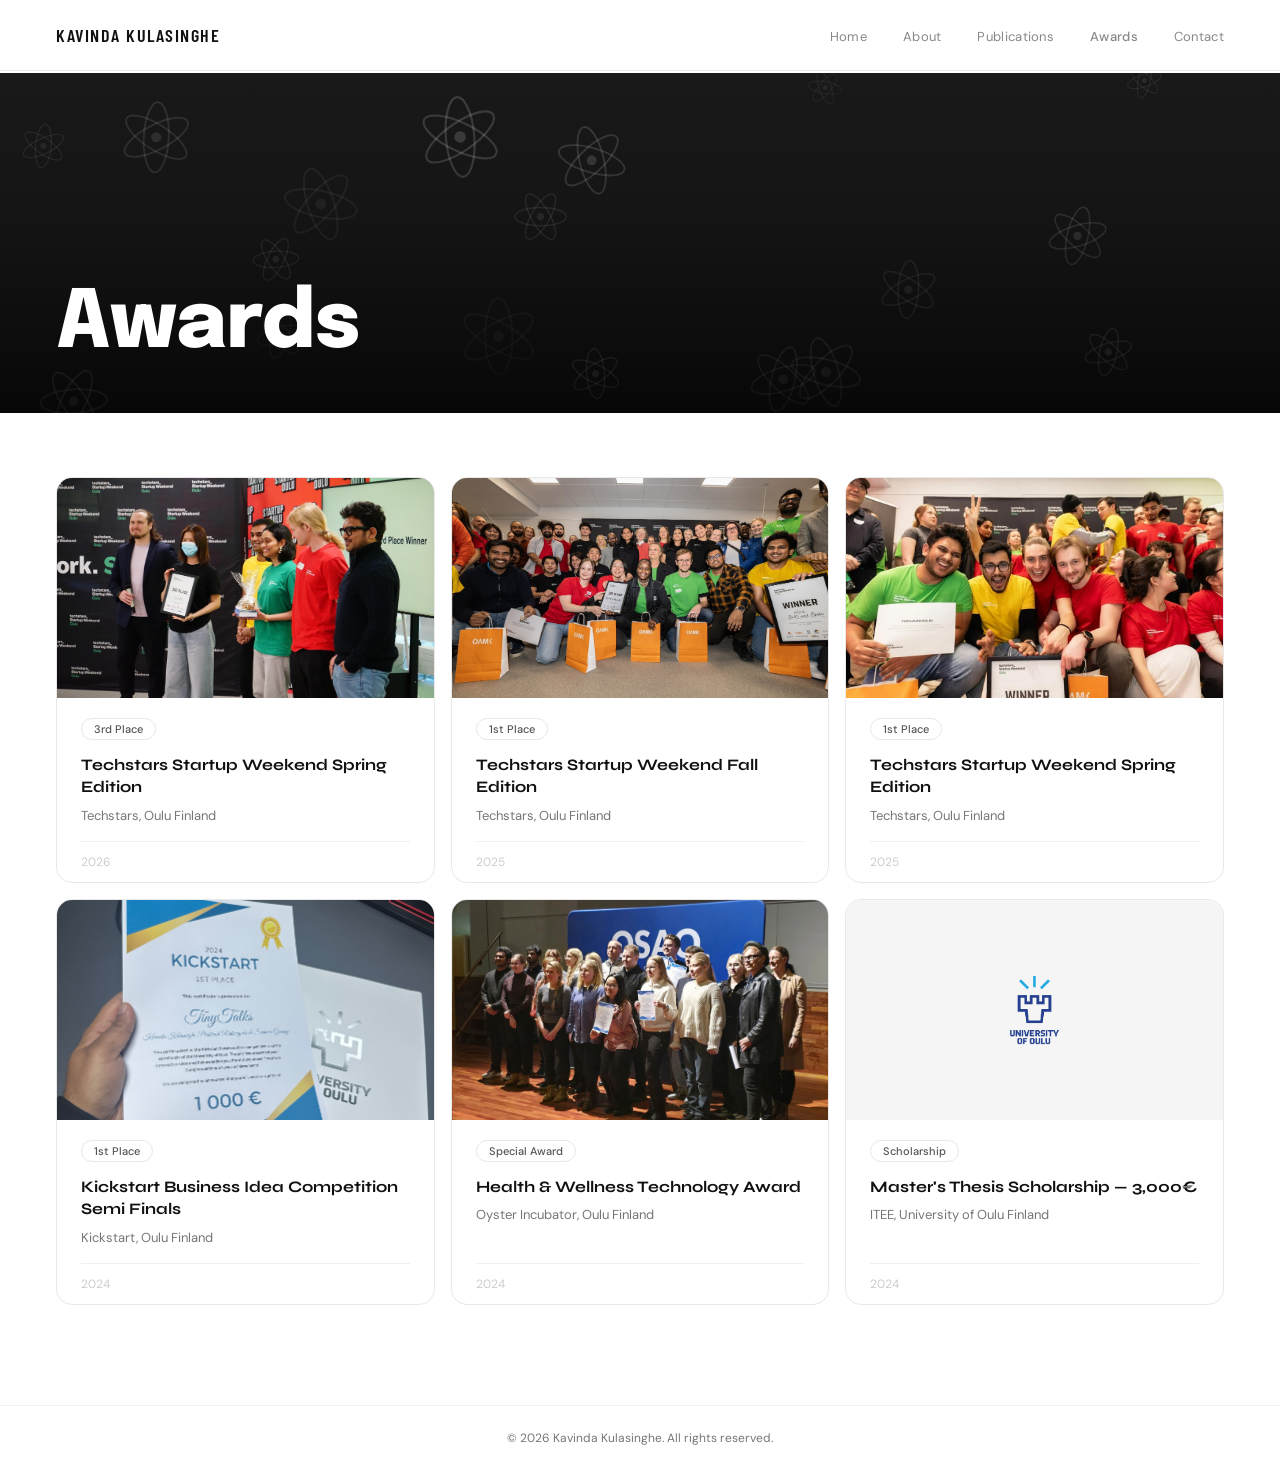
==== commit a1e45f1c: "Add Techstars Startup Weekend Spring 2026 (3rd Place) award and expand PACIS abbreviation Co-Authore" ====
--- a/awards.html
+++ b/awards.html
@@ -154,7 +154,19 @@
 <div class="awards-page">
   <div class="awards-grid">
 
-    <!-- 1: Techstars Fall 2025 -->
+    <!-- 1: Techstars Spring 2026 -->
+    <a href="https://www.linkedin.com/feed/update/urn:li:activity:7452582009232617472/" target="_blank" class="award-card">
+      <div class="award-photo" style="background-image: url('images/startup_weekend_2026_Spring.JPG')">
+      </div>
+      <div class="award-body">
+        <span class="award-badge">3rd Place</span>
+        <p class="award-title">Techstars Startup Weekend Spring Edition</p>
+        <p class="award-organiser">Techstars, Oulu Finland</p>
+        <p class="award-year">2026</p>
+      </div>
+    </a>
+
+    <!-- 2: Techstars Fall 2025 -->
     <a href="https://www.linkedin.com/feed/update/urn:li:activity:7383906304538329088" target="_blank" class="award-card">
       <div class="award-photo" style="background-image: url('images/startupweekendautumn.jpg')">
       </div>
@@ -166,7 +178,7 @@
       </div>
     </a>
 
-    <!-- 2: Techstars Spring 2025 -->
+    <!-- 3: Techstars Spring 2025 -->
     <a href="https://www.linkedin.com/feed/update/urn:li:activity:7310624133694816257" target="_blank" class="award-card">
       <div class="award-photo" style="background-image: url('images/startupweekendspring.jpg')">
       </div>
@@ -178,7 +190,7 @@
       </div>
     </a>
 
-    <!-- 3: Kickstart 2024 -->
+    <!-- 4: Kickstart 2024 -->
     <a href="https://www.linkedin.com/feed/update/urn:li:activity:7262484916766969856" target="_blank" class="award-card">
       <div class="award-photo" style="background-image: url('images/kickstart.jpg')">
       </div>
--- a/style.css
+++ b/style.css
@@ -168,13 +168,28 @@
   .nav-toggle { display: flex; z-index: 101; }
 
   .nav-links {
-    display: none; flex-direction: column; gap: 0;
+    display: flex; flex-direction: column; gap: 0;
     position: fixed; top: 0; left: 0; right: 0; bottom: 0;
     background: var(--white); z-index: 99;
-    justify-content: center; align-items: center;
+    justify-content: center; align-items: stretch;
+    opacity: 0; pointer-events: none;
+    transform: translateY(-12px);
+    transition: opacity 0.3s ease, transform 0.3s ease;
   }
-  .nav-links.open { display: flex; }
-  .nav-links a { font-size: 22px; color: var(--black) !important; padding: 16px 0; }
+  .nav-links.open {
+    opacity: 1; pointer-events: auto;
+    transform: translateY(0);
+  }
+  .nav-links li {
+    opacity: 0; transform: translateY(24px);
+    transition: opacity 0.4s ease, transform 0.4s ease;
+  }
+  .nav-links.open li:nth-child(1) { opacity: 1; transform: translateY(0); transition-delay: 0.10s; }
+  .nav-links.open li:nth-child(2) { opacity: 1; transform: translateY(0); transition-delay: 0.18s; }
+  .nav-links.open li:nth-child(3) { opacity: 1; transform: translateY(0); transition-delay: 0.26s; }
+  .nav-links.open li:nth-child(4) { opacity: 1; transform: translateY(0); transition-delay: 0.34s; }
+  .nav-links.open li:nth-child(5) { opacity: 1; transform: translateY(0); transition-delay: 0.42s; }
+  .nav-links a { font-size: 22px; color: var(--black) !important; padding: 32px 0; text-align: center; display: block; }
 
   .page-banner { height: 220px; padding: 32px 20px; }
   .footer { padding: 24px 20px; }
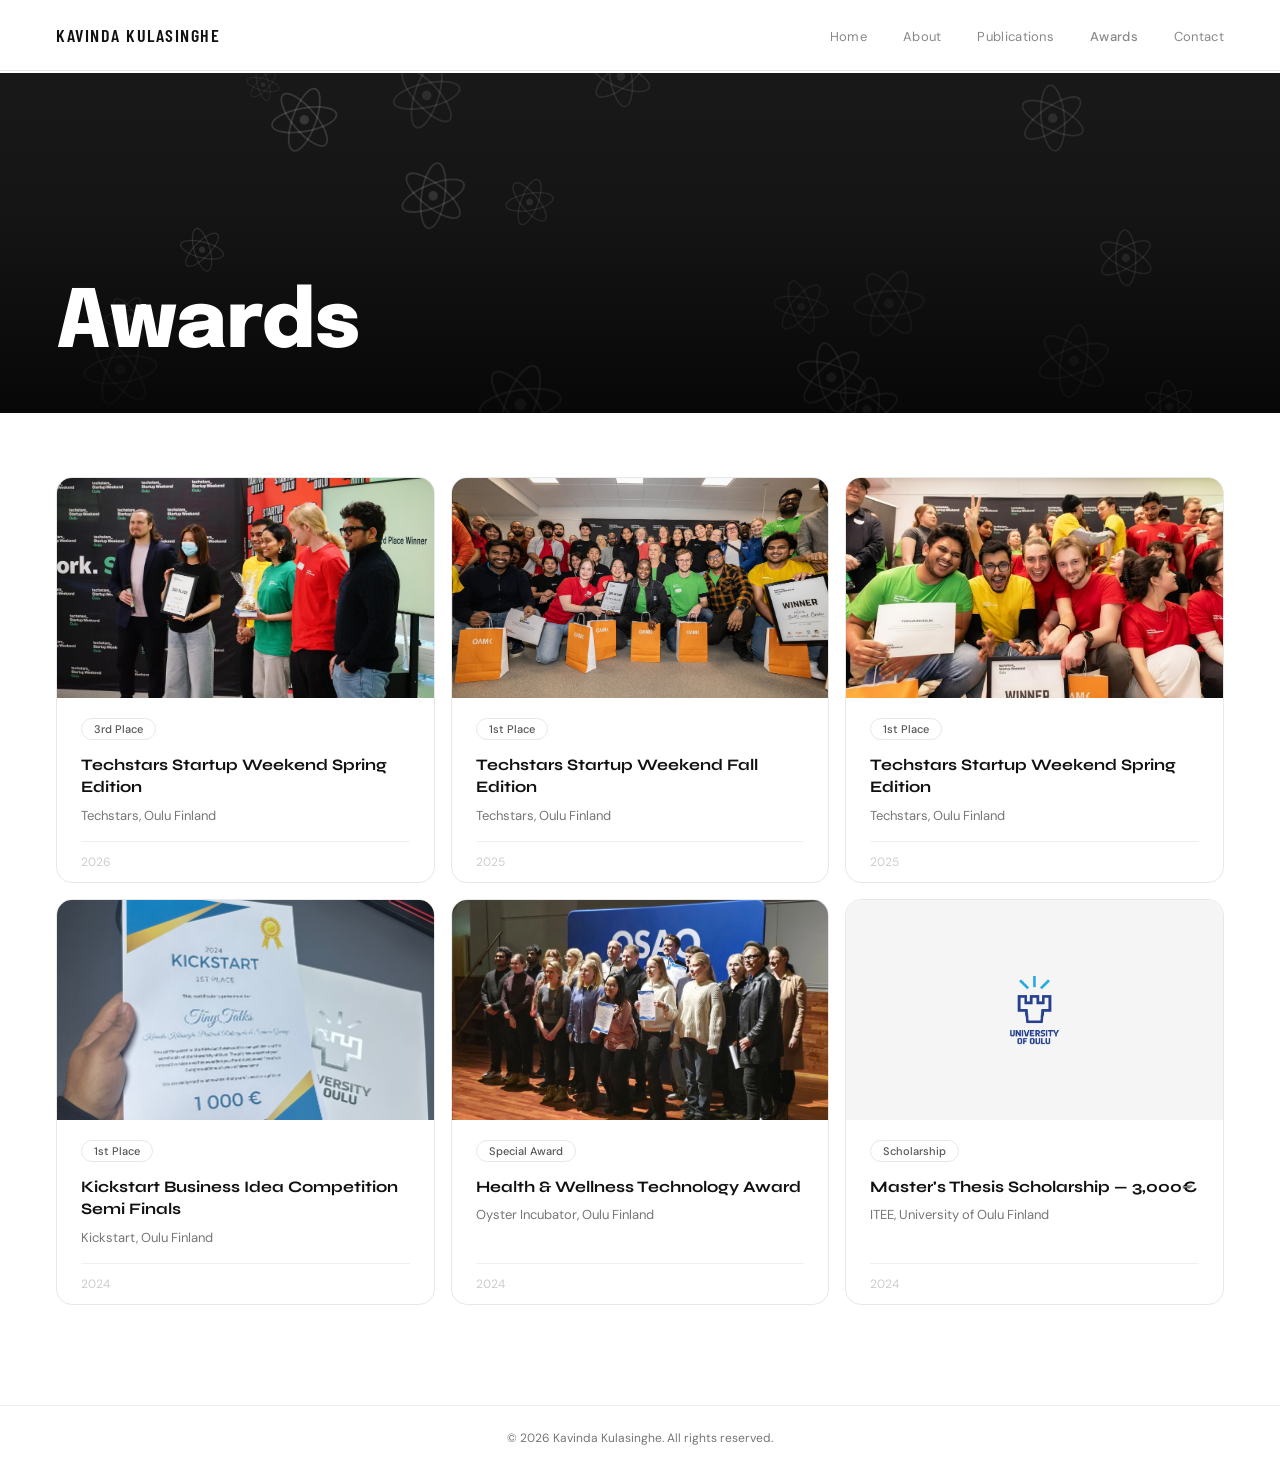
==== commit 30c8d815: "Add canonical tags, Twitter Card meta, author meta, and refresh sitemap dates Co-Authored-By: Claude" ====
--- a/awards.html
+++ b/awards.html
@@ -18,6 +18,13 @@
   <meta property="og:type" content="website"/>
   <meta property="og:url" content="https://kavindakulasinghe.github.io/awards.html"/>
   <meta property="og:image" content="https://kavindakulasinghe.github.io/images/profile.jpg"/>
+  <meta name="author" content="Kavinda Kulasinghe"/>
+  <link rel="canonical" href="https://kavindakulasinghe.github.io/awards.html"/>
+  <meta name="twitter:card" content="summary"/>
+  <meta name="twitter:site" content="@chappatck"/>
+  <meta name="twitter:title" content="Awards · Kavinda Kulasinghe"/>
+  <meta name="twitter:description" content="Awards and recognition received by Kavinda Kulasinghe — Techstars, Kickstart, and University of Oulu scholarship."/>
+  <meta name="twitter:image" content="https://kavindakulasinghe.github.io/images/profile.jpg"/>
   <link rel="icon" href="favicon.ico"/>
   <link rel="preconnect" href="https://fonts.googleapis.com"/>
   <link rel="preconnect" href="https://fonts.gstatic.com" crossorigin/>
